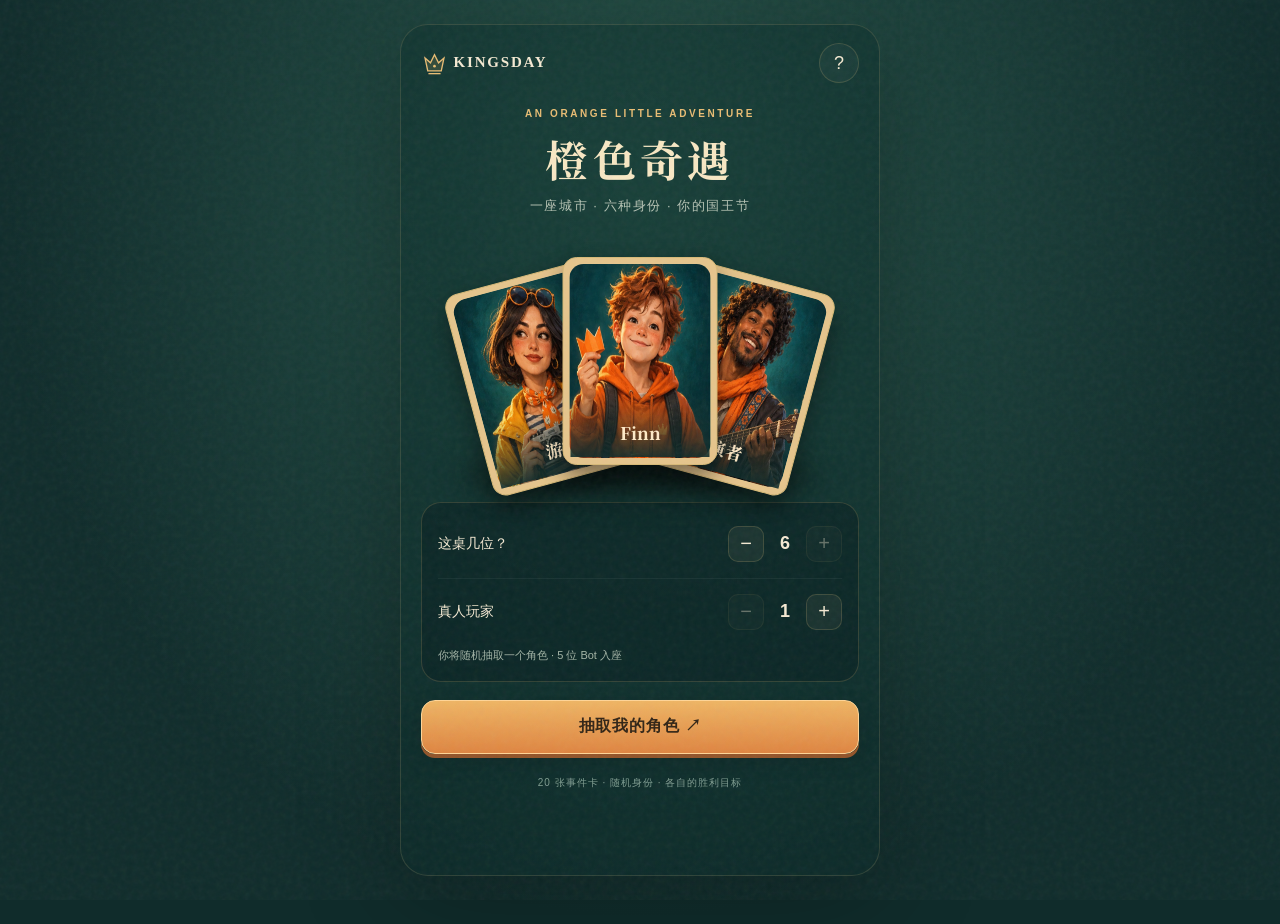
==== game/index.html @ 77175669 "Add standalone Kingsday card game with random roles, bot turns, and illustrated mobile UI" ====
<!doctype html>
<html lang="zh-CN">
<head>
  <meta charset="utf-8">
  <meta name="viewport" content="width=device-width, initial-scale=1, viewport-fit=cover">
  <meta name="theme-color" content="#102c2b">
  <meta name="apple-mobile-web-app-capable" content="yes">
  <title>KINGSDAY · 橙色奇遇</title>
  <link rel="preload" href="characters.jpg" as="image">
  <link rel="stylesheet" href="style.css">
  <script defer src="engine.js"></script>
  <script defer src="app.js"></script>
</head>
<body>
  <div class="grain" aria-hidden="true"></div>
  <main id="app"></main>
  <dialog id="sheet"><button class="close" aria-label="关闭">×</button><div id="sheet-content"></div></dialog>
  <div id="notice" role="status" aria-live="polite"></div>
</body>
</html>
---- game/style.css ----
@import url('https://fonts.googleapis.com/css2?family=Noto+Serif+SC:wght@600;800;900&display=swap');
:root{color-scheme:dark;--bg:#102c2b;--ink:#f5ead3;--muted:#a3b4a6;--gold:#e9bd74;--orange:#ee8b42;--line:#d1b27533;--paper:#f0dfbe;--dark:#183631}
*{box-sizing:border-box}body{margin:0;background:radial-gradient(ellipse at 50% 20%,#245147,#102c2b 70%);color:var(--ink);font-family:-apple-system,BlinkMacSystemFont,"PingFang SC",sans-serif;min-height:100svh}button,select{font:inherit}button{cursor:pointer;border:0;touch-action:manipulation;color:inherit}button:focus-visible,select:focus-visible,summary:focus-visible{outline:3px solid #ffd08e;outline-offset:4px}button:disabled{opacity:.38;cursor:default}button:active:not(:disabled){transform:translateY(2px)}.grain{position:fixed;inset:0;pointer-events:none;opacity:.12;background-image:url("data:image/svg+xml,%3Csvg viewBox='0 0 180 180' xmlns='http://www.w3.org/2000/svg'%3E%3Cfilter id='n'%3E%3CfeTurbulence type='fractalNoise' baseFrequency='.85' numOctaves='3' stitchTiles='stitch'/%3E%3C/filter%3E%3Crect width='100%25' height='100%25' opacity='.45' filter='url(%23n)'/%3E%3C/svg%3E");z-index:10}#app{position:relative;max-width:480px;margin:auto;padding: max(18px,env(safe-area-inset-top)) 20px max(24px,env(safe-area-inset-bottom));min-height:100svh}.serif,h1,h2,h3{font-family:"Noto Serif SC",Georgia,serif}.eyebrow{text-transform:uppercase;letter-spacing:.26em;color:var(--gold);font-size:10px;font-weight:700}.muted{color:var(--muted)}.small{font-size:12px}.brand{display:flex;align-items:center;justify-content:space-between;margin-bottom:25px}.brand span{font-family:Georgia,serif;font-weight:700;font-size:15px;letter-spacing:.12em}.circle-btn{width:40px;height:40px;border:1px solid var(--line);border-radius:50%;background:#ffffff08;font-size:18px}.lobby{text-align:center}.lobby .overline{margin-top:12px}.lobby h1{font-size:43px;letter-spacing:.1em;margin:12px 0 6px;color:#f8e8c4;line-height:1.3}.lobby .tagline{font-size:13px;color:#b5c2b3;letter-spacing:.12em;margin:10px 0}.fan{height:265px;position:relative;margin:14px -5px 8px;isolation:isolate}.fan::after{content:'';position:absolute;bottom:0;left:10%;right:10%;height:35px;border-radius:50%;background:#0008;filter:blur(15px);z-index:-1}.fan-card{position:absolute;left:50%;top:28px;width:155px;height:208px;padding:6px;border:1px solid #d7b977;border-radius:14px;background:#e6c58c;box-shadow:0 12px 25px #0007;overflow:hidden;transform:translateX(-50%)}.fan-card:nth-child(1){transform:translateX(-112%) rotate(-15deg);top:45px;z-index:1}.fan-card:nth-child(2){z-index:3}.fan-card:nth-child(3){transform:translateX(12%) rotate(15deg);top:45px;z-index:2}.portrait{background-image:url('characters.jpg');background-size:300% 200%;background-repeat:no-repeat;background-position:var(--px) var(--py);background-color:#1d4945;aspect-ratio:1;border-radius:inherit}.fan-card .portrait{height:100%;width:100%;aspect-ratio:auto}.fan-card .card-label{position:absolute;bottom:7px;left:7px;right:7px;background:linear-gradient(transparent,#102c2bec);padding:28px 5px 12px;font-family:"Noto Serif SC",serif;color:#ffebc8;font-weight:800;font-size:17px}.crown{display:inline-block;width:27px;height:27px;vertical-align:middle;color:var(--gold)}.room{background:#081f2080;border:1px solid var(--line);border-radius:20px;padding:16px;text-align:left}.setting{display:flex;justify-content:space-between;align-items:center;padding:7px 0}.setting+.setting{border-top:1px solid #ffffff0d;margin-top:9px;padding-top:15px}.setting strong{font-size:14px;font-weight:500}.stepper{display:flex;align-items:center;gap:14px}.stepper button{height:36px;width:36px;border-radius:10px;background:#d6c79c12;border:1px solid var(--line);font-size:20px}.stepper b{font-size:18px;min-width:14px;text-align:center}.room-note{font-size:11px;color:var(--muted);line-height:1.7;margin:9px 0 0}.primary{background:linear-gradient(180deg,#efb564,#df8541);border:1px solid #ffd597;color:#322516;box-shadow:0 4px 0 #925429,0 7px 22px #0002;font-weight:800;border-radius:14px;min-height:54px;padding:13px 20px;letter-spacing:.05em}.wide{width:100%}.lobby>.primary{margin-top:18px}.secondary{background:#ffffff09;border:1px solid #c7b88a4d;border-radius:13px;min-height:48px;padding:12px 16px;color:#e8d8b7}.text-btn{background:none;padding:15px;color:var(--gold);font-size:13px;min-height:44px}.lobby-foot{font-size:10px;color:#7f9c90;letter-spacing:.1em;margin-top:22px}.draw-screen{text-align:center;padding-top:30px}.draw-screen h1{font-size:27px;margin:13px 0}.draw-screen p{font-size:13px;color:var(--muted);line-height:1.8}.reveal-card{width:250px;margin:25px auto;border-radius:20px;background:var(--paper);padding:8px;border:2px solid var(--gold);color:#233a31;box-shadow:0 20px 65px #0008;animation:arrive .65s ease both;overflow:hidden}.reveal-card .portrait{border-radius:12px;height:248px}.reveal-card h2{font-size:29px;margin:14px 0 5px}.reveal-card .role-sub{font-size:10px;letter-spacing:.18em;color:#547062}.reveal-card p{color:#506355;margin:12px 10px 17px;line-height:1.7}.card-back{height:335px;display:flex;align-items:center;justify-content:center;flex-direction:column;background:repeating-linear-gradient(45deg,#17413a,#17413a 10px,#1b463e 10px,#1b463e 12px);color:var(--gold);outline:1px solid #cdb37380;outline-offset:-16px}.card-back .crown{width:75px;height:75px;margin-bottom:20px}.card-back span{font-family:Georgia,serif;letter-spacing:.17em}.hud{display:flex;justify-content:space-between;align-items:center;margin-bottom:17px}.hud-center{text-align:center}.hud-center strong{display:block;font-size:17px;letter-spacing:.1em;font-family:Georgia,serif}.hud-center span{display:block;margin-top:4px;font-size:10px;letter-spacing:.13em;color:var(--gold)}.deck-count{font-family:Georgia,serif;display:flex;align-items:center;gap:7px;color:var(--gold);font-size:17px}.deck-count svg{width:21px}.opponents{display:flex;gap:9px;justify-content:center;margin:0 -6px 14px;overflow-x:auto;padding:4px 3px 8px;scrollbar-width:none}.opponent{background:none;padding:0;text-align:center;min-width:55px;flex:1;max-width:72px;position:relative}.opponent .portrait{width:49px;margin:auto;border-radius:50%;border:2px solid #759080;box-shadow:0 3px 8px #0005}.opponent.active .portrait{border-color:var(--gold);box-shadow:0 0 0 3px #e9bd7425}.opponent .name{display:block;font-size:11px;margin:6px 0 3px;white-space:nowrap}.opponent .bot-label{font-size:8px;letter-spacing:.08em;color:#88a294}.opponent .progress{height:3px;margin:5px auto 0;max-width:36px}.progress{height:5px;background:#10372d38;border-radius:10px;overflow:hidden}.progress i{display:block;height:100%;background:var(--orange);border-radius:10px}.opponent .progress{background:#ffffff16}.phase-banner{display:flex;align-items:center;justify-content:center;gap:8px;font-size:12px;color:var(--gold);min-height:28px;margin-bottom:11px}.phase-banner .dot{width:6px;height:6px;border-radius:50%;background:#efbb6a;box-shadow:0 0 12px #f9bc65}.phase-banner.waiting .dot{animation:pulse 1.2s ease infinite}.tableau{position:relative;border:1px solid #af986047;background:radial-gradient(ellipse at top,#31534765,#0b282a8c);border-radius:22px;padding:17px;margin-bottom:15px;box-shadow:inset 0 0 35px #0002}.tableau::before{content:'';position:absolute;inset:6px;border:1px solid #b8ab7420;border-radius:17px;pointer-events:none}.event-card{position:relative;color:#25372e;background:linear-gradient(120deg,#f6e6c9,#e7cfaa);border:1px solid #f9edcd;border-radius:12px;padding:17px 18px;box-shadow:0 5px 18px #0004;min-height:156px}.event-card[data-event]{animation:arrive .35s ease}.event-top{display:flex;justify-content:space-between;align-items:center;font-size:9px;text-transform:uppercase;letter-spacing:.16em;color:#776345}.event-card h2{font-size:24px;margin:12px 0 7px;line-height:1.3}.event-card p{font-size:12px;line-height:1.7;margin:0;color:#64705a}.event-card .event-symbol{position:absolute;right:17px;top:47px;font-size:34px;opacity:.22}.event-card .event-detail{color:#785a33;font-size:11px;text-decoration:underline;background:none;padding:10px 0 0;min-height:30px}.event-card h2{padding-right:30px}.empty-event{text-align:center;padding:20px 10px;min-height:148px}.empty-event .crown{width:42px;height:42px;opacity:.8}.empty-event h2{font-size:21px;padding:0;margin:9px 0}.empty-event p{font-size:11px}.my-card{border:1px solid #d7b577;border-radius:19px;background:linear-gradient(130deg,#f3e5c7,#dfc49b);color:#263c33;box-shadow:0 6px 25px #0003;overflow:hidden;margin-bottom:15px}.my-top{display:flex;min-height:141px}.my-top>.portrait{width:136px;min-width:136px;border-radius:0;align-self:stretch;aspect-ratio:auto}.my-info{padding:15px 13px 10px;flex:1}.my-info .eyebrow{font-size:8px;letter-spacing:.15em;color:#7d643c}.my-info h2{font-size:25px;line-height:1.25;margin:8px 0}.my-info .skill-name{font-size:11px;color:#6c725b;line-height:1.5}.my-goal{padding:11px 15px 12px;border-top:1px solid #816b3930;background:#fff5}.goal-row{display:flex;justify-content:space-between;gap:10px;font-size:11px;margin-bottom:8px}.goal-row b{color:#916633;white-space:nowrap}.stats{display:grid;grid-template-columns:repeat(6,1fr);padding:10px 10px 11px;border-top:1px solid #8c703025;gap:3px}.stat{text-align:center}.stat span{display:block;font-size:17px}.stat b{font-size:16px;margin-left:3px}.stat small{display:block;font-size:8px;letter-spacing:.02em;color:#777a64;margin-top:5px}.action-area{padding:2px 0 7px}.action-title{font-size:13px;margin:0 0 10px;color:#d9d8bd;line-height:1.6}.actions{display:grid;grid-template-columns:repeat(2,minmax(0,1fr));gap:10px}.actions button{min-height:56px;padding:11px 8px;font-size:13px;line-height:1.45}.actions .single{grid-column:1/-1}.action-sub{display:block;font-weight:400;font-size:10px;letter-spacing:0;margin-top:5px;opacity:.72}.action-avatar{width:30px;height:30px;display:inline-block;vertical-align:middle;border-radius:50%;margin-right:7px}.waiting-panel{font-size:12px;text-align:center;color:#9fb7a8;padding:14px 10px;border:1px dashed #c5b98a32;border-radius:12px;line-height:1.8}.activity{font-size:11px;line-height:1.7;color:#b1bda8;margin:7px 0 12px;min-height:18px;text-align:center}.bottom-row{display:flex;justify-content:space-between;align-items:center;border-top:1px solid #ffffff0d;padding-top:7px}.bottom-row button{font-size:11px;min-height:40px;background:none;color:#8ba798;padding:8px}.bottom-row .pace{color:var(--gold)}dialog{width:calc(100% - 28px);max-width:450px;max-height:82svh;border:1px solid #bd9f68;border-radius:24px;background:#173c36;color:var(--ink);padding:26px 22px;box-shadow:0 20px 100px #0009}dialog::backdrop{background:#041b1bba;backdrop-filter:blur(5px)}.close{position:absolute;right:12px;top:10px;background:#ffffff0b;border-radius:50%;width:36px;height:36px;font-size:25px;color:var(--gold)}dialog h2{font-size:23px;margin:10px 25px 18px 0}dialog h3{font-size:16px;color:var(--gold)}dialog p{font-size:13px;color:#c3cdbb;line-height:1.9;white-space:pre-line}dialog .portrait{width:100px;border-radius:14px;margin:10px 0}dialog details{margin:18px 0;font-size:12px;line-height:1.8}dialog summary{padding:8px 0;color:var(--gold);cursor:pointer}dialog .logs{font:11px/1.8 ui-monospace,monospace;white-space:pre-wrap;overflow-wrap:anywhere;color:#b5c5b7}#notice{position:fixed;bottom:30px;left:50%;transform:translateX(-50%);max-width:90%;border:1px solid #c99c58;background:#243e32;color:#ffe4ba;border-radius:12px;padding:12px 18px;box-shadow:0 8px 25px #0005;font-size:12px;z-index:30;display:none}#notice.show{display:block}.pass-screen{text-align:center;min-height:85svh;display:flex;align-items:center;justify-content:center;flex-direction:column}.pass-screen .crown{width:65px;height:65px;margin-bottom:15px}.pass-screen h1{font-size:27px}.pass-screen p{font-size:14px;color:var(--muted);line-height:1.8}.pass-screen .primary{min-width:240px;margin-top:22px}.result{text-align:center;padding-top:20px}.result .medal{font-size:56px;margin:10px auto}.result h1{font-size:32px;color:var(--gold)}.result .podium{margin:25px auto}.result .podium .portrait{width:150px;margin:auto;border:3px solid var(--gold);border-radius:50%;box-shadow:0 0 65px #f2b76028}.rank-row{display:flex;align-items:center;gap:12px;text-align:left;margin:10px 0;padding:10px;background:#071e1d55;border-radius:12px;font-size:13px}.rank-row .portrait{width:42px;border-radius:10px}.rank-row b{margin-left:auto;color:var(--gold)}.result>.primary{margin-top:20px}.badge{font-size:9px;border:1px solid #ccad6d77;padding:3px 6px;border-radius:5px;color:var(--gold)}.resume{margin-top:12px}.error{color:#f9b49b;font-size:12px;line-height:1.8}
@keyframes arrive{from{opacity:0;transform:translateY(15px) rotateY(15deg)}to{opacity:1;transform:none}}@keyframes pulse{50%{opacity:.35}}@media(max-width:360px){#app{padding-left:14px;padding-right:14px}.my-top>.portrait{width:115px;min-width:115px}.my-info h2{font-size:23px}.fan-card{width:140px;height:193px}.fan{height:249px}.lobby h1{font-size:37px}.opponents{gap:4px}.opponent{min-width:50px}.opponent .portrait{width:45px}.stats{padding:10px 6px}.stat b{font-size:14px}.stat span{font-size:15px}}@media(prefers-reduced-motion:reduce){*,*::before,*::after{animation:none!important;transition:none!important}}@media(min-width:700px){#app{margin:24px auto;border:1px solid #b8a57433;border-radius:28px;background:#0b292870;box-shadow:0 20px 100px #0004;min-height:calc(100svh - 48px)}}
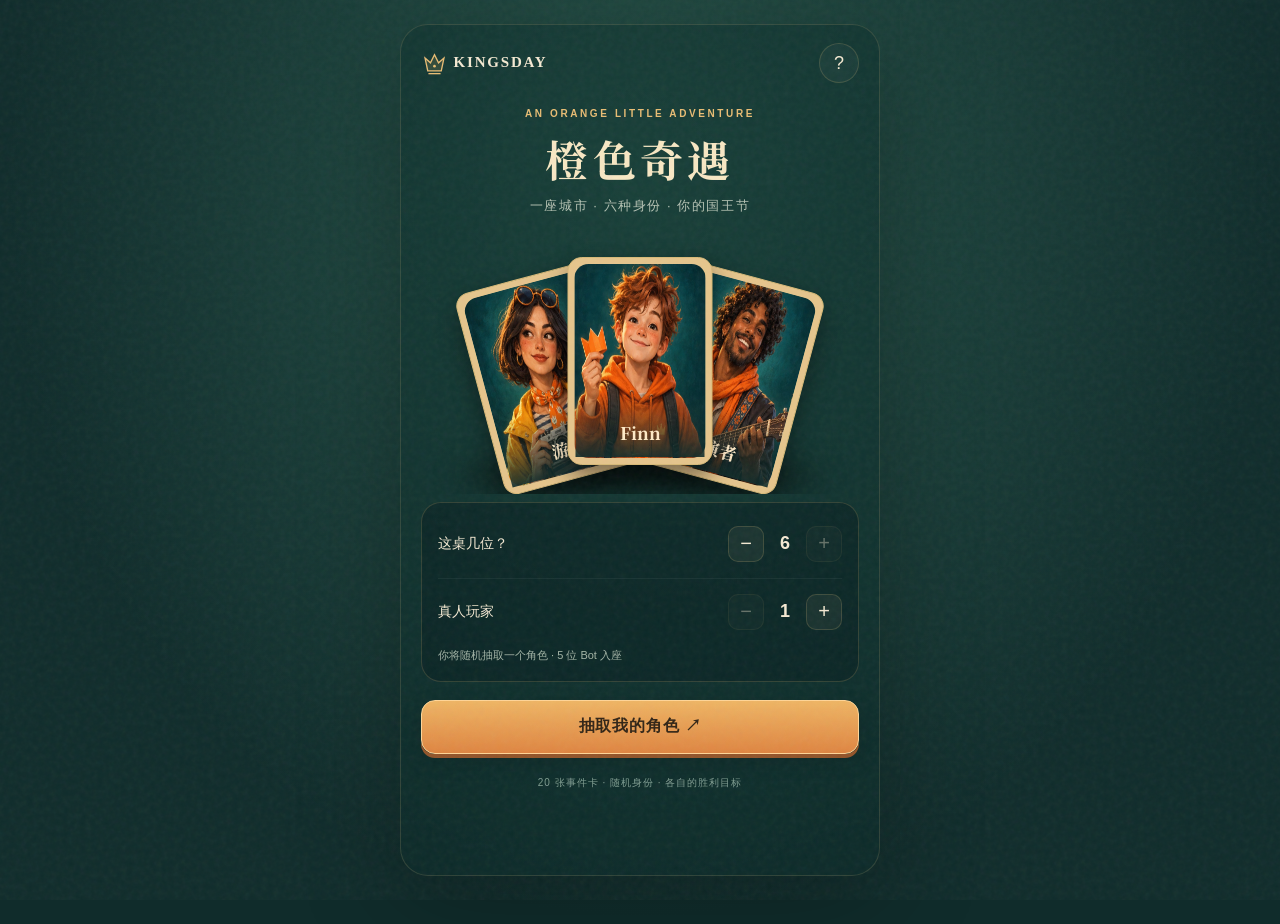
==== commit ffa4e866: "Polish narrow-screen card fan and translate event effect descriptions" ====
--- a/game/index.html
+++ b/game/index.html
@@ -9,6 +9,7 @@
   <link rel="preload" href="characters.jpg" as="image">
   <link rel="stylesheet" href="style.css">
   <script defer src="engine.js"></script>
+  <script defer src="event-copy.js"></script>
   <script defer src="app.js"></script>
 </head>
 <body>
--- a/game/style.css
+++ b/game/style.css
@@ -2,3 +2,6 @@
 :root{color-scheme:dark;--bg:#102c2b;--ink:#f5ead3;--muted:#a3b4a6;--gold:#e9bd74;--orange:#ee8b42;--line:#d1b27533;--paper:#f0dfbe;--dark:#183631}
 *{box-sizing:border-box}body{margin:0;background:radial-gradient(ellipse at 50% 20%,#245147,#102c2b 70%);color:var(--ink);font-family:-apple-system,BlinkMacSystemFont,"PingFang SC",sans-serif;min-height:100svh}button,select{font:inherit}button{cursor:pointer;border:0;touch-action:manipulation;color:inherit}button:focus-visible,select:focus-visible,summary:focus-visible{outline:3px solid #ffd08e;outline-offset:4px}button:disabled{opacity:.38;cursor:default}button:active:not(:disabled){transform:translateY(2px)}.grain{position:fixed;inset:0;pointer-events:none;opacity:.12;background-image:url("data:image/svg+xml,%3Csvg viewBox='0 0 180 180' xmlns='http://www.w3.org/2000/svg'%3E%3Cfilter id='n'%3E%3CfeTurbulence type='fractalNoise' baseFrequency='.85' numOctaves='3' stitchTiles='stitch'/%3E%3C/filter%3E%3Crect width='100%25' height='100%25' opacity='.45' filter='url(%23n)'/%3E%3C/svg%3E");z-index:10}#app{position:relative;max-width:480px;margin:auto;padding: max(18px,env(safe-area-inset-top)) 20px max(24px,env(safe-area-inset-bottom));min-height:100svh}.serif,h1,h2,h3{font-family:"Noto Serif SC",Georgia,serif}.eyebrow{text-transform:uppercase;letter-spacing:.26em;color:var(--gold);font-size:10px;font-weight:700}.muted{color:var(--muted)}.small{font-size:12px}.brand{display:flex;align-items:center;justify-content:space-between;margin-bottom:25px}.brand span{font-family:Georgia,serif;font-weight:700;font-size:15px;letter-spacing:.12em}.circle-btn{width:40px;height:40px;border:1px solid var(--line);border-radius:50%;background:#ffffff08;font-size:18px}.lobby{text-align:center}.lobby .overline{margin-top:12px}.lobby h1{font-size:43px;letter-spacing:.1em;margin:12px 0 6px;color:#f8e8c4;line-height:1.3}.lobby .tagline{font-size:13px;color:#b5c2b3;letter-spacing:.12em;margin:10px 0}.fan{height:265px;position:relative;margin:14px -5px 8px;isolation:isolate}.fan::after{content:'';position:absolute;bottom:0;left:10%;right:10%;height:35px;border-radius:50%;background:#0008;filter:blur(15px);z-index:-1}.fan-card{position:absolute;left:50%;top:28px;width:155px;height:208px;padding:6px;border:1px solid #d7b977;border-radius:14px;background:#e6c58c;box-shadow:0 12px 25px #0007;overflow:hidden;transform:translateX(-50%)}.fan-card:nth-child(1){transform:translateX(-112%) rotate(-15deg);top:45px;z-index:1}.fan-card:nth-child(2){z-index:3}.fan-card:nth-child(3){transform:translateX(12%) rotate(15deg);top:45px;z-index:2}.portrait{background-image:url('characters.jpg');background-size:300% 200%;background-repeat:no-repeat;background-position:var(--px) var(--py);background-color:#1d4945;aspect-ratio:1;border-radius:inherit}.fan-card .portrait{height:100%;width:100%;aspect-ratio:auto}.fan-card .card-label{position:absolute;bottom:7px;left:7px;right:7px;background:linear-gradient(transparent,#102c2bec);padding:28px 5px 12px;font-family:"Noto Serif SC",serif;color:#ffebc8;font-weight:800;font-size:17px}.crown{display:inline-block;width:27px;height:27px;vertical-align:middle;color:var(--gold)}.room{background:#081f2080;border:1px solid var(--line);border-radius:20px;padding:16px;text-align:left}.setting{display:flex;justify-content:space-between;align-items:center;padding:7px 0}.setting+.setting{border-top:1px solid #ffffff0d;margin-top:9px;padding-top:15px}.setting strong{font-size:14px;font-weight:500}.stepper{display:flex;align-items:center;gap:14px}.stepper button{height:36px;width:36px;border-radius:10px;background:#d6c79c12;border:1px solid var(--line);font-size:20px}.stepper b{font-size:18px;min-width:14px;text-align:center}.room-note{font-size:11px;color:var(--muted);line-height:1.7;margin:9px 0 0}.primary{background:linear-gradient(180deg,#efb564,#df8541);border:1px solid #ffd597;color:#322516;box-shadow:0 4px 0 #925429,0 7px 22px #0002;font-weight:800;border-radius:14px;min-height:54px;padding:13px 20px;letter-spacing:.05em}.wide{width:100%}.lobby>.primary{margin-top:18px}.secondary{background:#ffffff09;border:1px solid #c7b88a4d;border-radius:13px;min-height:48px;padding:12px 16px;color:#e8d8b7}.text-btn{background:none;padding:15px;color:var(--gold);font-size:13px;min-height:44px}.lobby-foot{font-size:10px;color:#7f9c90;letter-spacing:.1em;margin-top:22px}.draw-screen{text-align:center;padding-top:30px}.draw-screen h1{font-size:27px;margin:13px 0}.draw-screen p{font-size:13px;color:var(--muted);line-height:1.8}.reveal-card{width:250px;margin:25px auto;border-radius:20px;background:var(--paper);padding:8px;border:2px solid var(--gold);color:#233a31;box-shadow:0 20px 65px #0008;animation:arrive .65s ease both;overflow:hidden}.reveal-card .portrait{border-radius:12px;height:248px}.reveal-card h2{font-size:29px;margin:14px 0 5px}.reveal-card .role-sub{font-size:10px;letter-spacing:.18em;color:#547062}.reveal-card p{color:#506355;margin:12px 10px 17px;line-height:1.7}.card-back{height:335px;display:flex;align-items:center;justify-content:center;flex-direction:column;background:repeating-linear-gradient(45deg,#17413a,#17413a 10px,#1b463e 10px,#1b463e 12px);color:var(--gold);outline:1px solid #cdb37380;outline-offset:-16px}.card-back .crown{width:75px;height:75px;margin-bottom:20px}.card-back span{font-family:Georgia,serif;letter-spacing:.17em}.hud{display:flex;justify-content:space-between;align-items:center;margin-bottom:17px}.hud-center{text-align:center}.hud-center strong{display:block;font-size:17px;letter-spacing:.1em;font-family:Georgia,serif}.hud-center span{display:block;margin-top:4px;font-size:10px;letter-spacing:.13em;color:var(--gold)}.deck-count{font-family:Georgia,serif;display:flex;align-items:center;gap:7px;color:var(--gold);font-size:17px}.deck-count svg{width:21px}.opponents{display:flex;gap:9px;justify-content:center;margin:0 -6px 14px;overflow-x:auto;padding:4px 3px 8px;scrollbar-width:none}.opponent{background:none;padding:0;text-align:center;min-width:55px;flex:1;max-width:72px;position:relative}.opponent .portrait{width:49px;margin:auto;border-radius:50%;border:2px solid #759080;box-shadow:0 3px 8px #0005}.opponent.active .portrait{border-color:var(--gold);box-shadow:0 0 0 3px #e9bd7425}.opponent .name{display:block;font-size:11px;margin:6px 0 3px;white-space:nowrap}.opponent .bot-label{font-size:8px;letter-spacing:.08em;color:#88a294}.opponent .progress{height:3px;margin:5px auto 0;max-width:36px}.progress{height:5px;background:#10372d38;border-radius:10px;overflow:hidden}.progress i{display:block;height:100%;background:var(--orange);border-radius:10px}.opponent .progress{background:#ffffff16}.phase-banner{display:flex;align-items:center;justify-content:center;gap:8px;font-size:12px;color:var(--gold);min-height:28px;margin-bottom:11px}.phase-banner .dot{width:6px;height:6px;border-radius:50%;background:#efbb6a;box-shadow:0 0 12px #f9bc65}.phase-banner.waiting .dot{animation:pulse 1.2s ease infinite}.tableau{position:relative;border:1px solid #af986047;background:radial-gradient(ellipse at top,#31534765,#0b282a8c);border-radius:22px;padding:17px;margin-bottom:15px;box-shadow:inset 0 0 35px #0002}.tableau::before{content:'';position:absolute;inset:6px;border:1px solid #b8ab7420;border-radius:17px;pointer-events:none}.event-card{position:relative;color:#25372e;background:linear-gradient(120deg,#f6e6c9,#e7cfaa);border:1px solid #f9edcd;border-radius:12px;padding:17px 18px;box-shadow:0 5px 18px #0004;min-height:156px}.event-card[data-event]{animation:arrive .35s ease}.event-top{display:flex;justify-content:space-between;align-items:center;font-size:9px;text-transform:uppercase;letter-spacing:.16em;color:#776345}.event-card h2{font-size:24px;margin:12px 0 7px;line-height:1.3}.event-card p{font-size:12px;line-height:1.7;margin:0;color:#64705a}.event-card .event-symbol{position:absolute;right:17px;top:47px;font-size:34px;opacity:.22}.event-card .event-detail{color:#785a33;font-size:11px;text-decoration:underline;background:none;padding:10px 0 0;min-height:30px}.event-card h2{padding-right:30px}.empty-event{text-align:center;padding:20px 10px;min-height:148px}.empty-event .crown{width:42px;height:42px;opacity:.8}.empty-event h2{font-size:21px;padding:0;margin:9px 0}.empty-event p{font-size:11px}.my-card{border:1px solid #d7b577;border-radius:19px;background:linear-gradient(130deg,#f3e5c7,#dfc49b);color:#263c33;box-shadow:0 6px 25px #0003;overflow:hidden;margin-bottom:15px}.my-top{display:flex;min-height:141px}.my-top>.portrait{width:136px;min-width:136px;border-radius:0;align-self:stretch;aspect-ratio:auto}.my-info{padding:15px 13px 10px;flex:1}.my-info .eyebrow{font-size:8px;letter-spacing:.15em;color:#7d643c}.my-info h2{font-size:25px;line-height:1.25;margin:8px 0}.my-info .skill-name{font-size:11px;color:#6c725b;line-height:1.5}.my-goal{padding:11px 15px 12px;border-top:1px solid #816b3930;background:#fff5}.goal-row{display:flex;justify-content:space-between;gap:10px;font-size:11px;margin-bottom:8px}.goal-row b{color:#916633;white-space:nowrap}.stats{display:grid;grid-template-columns:repeat(6,1fr);padding:10px 10px 11px;border-top:1px solid #8c703025;gap:3px}.stat{text-align:center}.stat span{display:block;font-size:17px}.stat b{font-size:16px;margin-left:3px}.stat small{display:block;font-size:8px;letter-spacing:.02em;color:#777a64;margin-top:5px}.action-area{padding:2px 0 7px}.action-title{font-size:13px;margin:0 0 10px;color:#d9d8bd;line-height:1.6}.actions{display:grid;grid-template-columns:repeat(2,minmax(0,1fr));gap:10px}.actions button{min-height:56px;padding:11px 8px;font-size:13px;line-height:1.45}.actions .single{grid-column:1/-1}.action-sub{display:block;font-weight:400;font-size:10px;letter-spacing:0;margin-top:5px;opacity:.72}.action-avatar{width:30px;height:30px;display:inline-block;vertical-align:middle;border-radius:50%;margin-right:7px}.waiting-panel{font-size:12px;text-align:center;color:#9fb7a8;padding:14px 10px;border:1px dashed #c5b98a32;border-radius:12px;line-height:1.8}.activity{font-size:11px;line-height:1.7;color:#b1bda8;margin:7px 0 12px;min-height:18px;text-align:center}.bottom-row{display:flex;justify-content:space-between;align-items:center;border-top:1px solid #ffffff0d;padding-top:7px}.bottom-row button{font-size:11px;min-height:40px;background:none;color:#8ba798;padding:8px}.bottom-row .pace{color:var(--gold)}dialog{width:calc(100% - 28px);max-width:450px;max-height:82svh;border:1px solid #bd9f68;border-radius:24px;background:#173c36;color:var(--ink);padding:26px 22px;box-shadow:0 20px 100px #0009}dialog::backdrop{background:#041b1bba;backdrop-filter:blur(5px)}.close{position:absolute;right:12px;top:10px;background:#ffffff0b;border-radius:50%;width:36px;height:36px;font-size:25px;color:var(--gold)}dialog h2{font-size:23px;margin:10px 25px 18px 0}dialog h3{font-size:16px;color:var(--gold)}dialog p{font-size:13px;color:#c3cdbb;line-height:1.9;white-space:pre-line}dialog .portrait{width:100px;border-radius:14px;margin:10px 0}dialog details{margin:18px 0;font-size:12px;line-height:1.8}dialog summary{padding:8px 0;color:var(--gold);cursor:pointer}dialog .logs{font:11px/1.8 ui-monospace,monospace;white-space:pre-wrap;overflow-wrap:anywhere;color:#b5c5b7}#notice{position:fixed;bottom:30px;left:50%;transform:translateX(-50%);max-width:90%;border:1px solid #c99c58;background:#243e32;color:#ffe4ba;border-radius:12px;padding:12px 18px;box-shadow:0 8px 25px #0005;font-size:12px;z-index:30;display:none}#notice.show{display:block}.pass-screen{text-align:center;min-height:85svh;display:flex;align-items:center;justify-content:center;flex-direction:column}.pass-screen .crown{width:65px;height:65px;margin-bottom:15px}.pass-screen h1{font-size:27px}.pass-screen p{font-size:14px;color:var(--muted);line-height:1.8}.pass-screen .primary{min-width:240px;margin-top:22px}.result{text-align:center;padding-top:20px}.result .medal{font-size:56px;margin:10px auto}.result h1{font-size:32px;color:var(--gold)}.result .podium{margin:25px auto}.result .podium .portrait{width:150px;margin:auto;border:3px solid var(--gold);border-radius:50%;box-shadow:0 0 65px #f2b76028}.rank-row{display:flex;align-items:center;gap:12px;text-align:left;margin:10px 0;padding:10px;background:#071e1d55;border-radius:12px;font-size:13px}.rank-row .portrait{width:42px;border-radius:10px}.rank-row b{margin-left:auto;color:var(--gold)}.result>.primary{margin-top:20px}.badge{font-size:9px;border:1px solid #ccad6d77;padding:3px 6px;border-radius:5px;color:var(--gold)}.resume{margin-top:12px}.error{color:#f9b49b;font-size:12px;line-height:1.8}
 @keyframes arrive{from{opacity:0;transform:translateY(15px) rotateY(15deg)}to{opacity:1;transform:none}}@keyframes pulse{50%{opacity:.35}}@media(max-width:360px){#app{padding-left:14px;padding-right:14px}.my-top>.portrait{width:115px;min-width:115px}.my-info h2{font-size:23px}.fan-card{width:140px;height:193px}.fan{height:249px}.lobby h1{font-size:37px}.opponents{gap:4px}.opponent{min-width:50px}.opponent .portrait{width:45px}.stats{padding:10px 6px}.stat b{font-size:14px}.stat span{font-size:15px}}@media(prefers-reduced-motion:reduce){*,*::before,*::after{animation:none!important;transition:none!important}}@media(min-width:700px){#app{margin:24px auto;border:1px solid #b8a57433;border-radius:28px;background:#0b292870;box-shadow:0 20px 100px #0004;min-height:calc(100svh - 48px)}}
+
+/* Keep the decorative card fan inside narrow phone viewports. */
+.fan{overflow:clip}.fan-card{width:145px}
